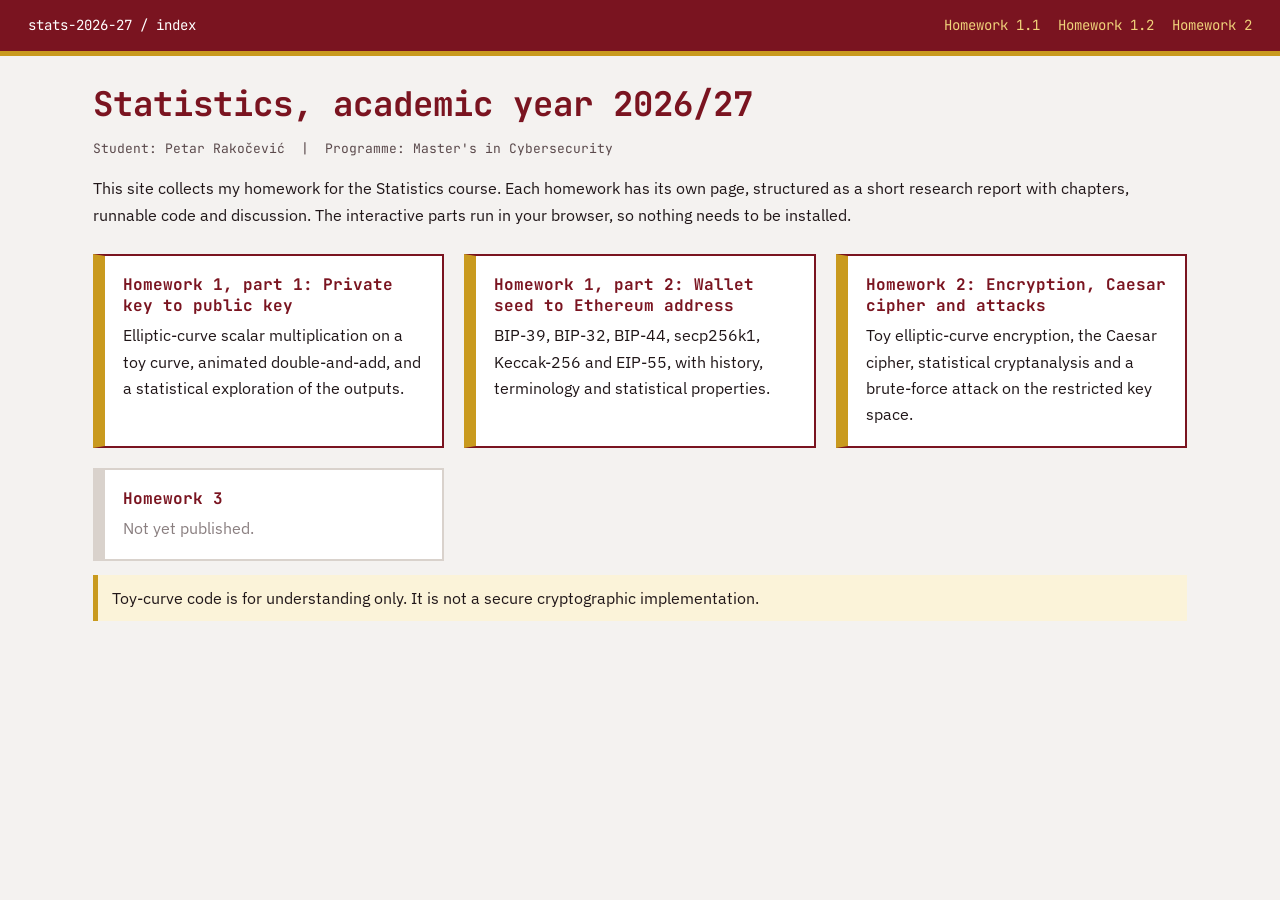
==== index.html @ 8e3ee5ca "Update homework links in index.html" ====
<!DOCTYPE html><html lang="en"><head><meta charset="utf-8"><meta name="viewport" content="width=device-width,initial-scale=1"><title>Statistics 2026/27 | Petar Rakočević</title>
<link rel="preconnect" href="https://fonts.googleapis.com"><link href="https://fonts.googleapis.com/css2?family=IBM+Plex+Sans:wght@400;600&family=JetBrains+Mono:wght@400;700&display=swap" rel="stylesheet"><link rel="stylesheet" href="style.css"></head><body>
<header class="top"><span>stats-2026-27 / index</span><span><a href="homework1-1.html">Homework 1.1</a><a href="homework1-2.html">Homework 1.2</a><a href="homework2.html">Homework 2</a></span></header>
<div class="wrap single"><main>
<h1>Statistics, academic year 2026/27</h1>
<p class="meta">Student: Petar Rakočević &nbsp;|&nbsp; Programme: Master's in Cybersecurity</p>
<p>This site collects my homework for the Statistics course. Each homework has its own page, structured as a short research report with chapters, runnable code and discussion. The interactive parts run in your browser, so nothing needs to be installed.</p>
<div class="cards">
<a class="card" href="homework1-1.html"><h3>Homework 1, part 1: Private key to public key</h3>Elliptic-curve scalar multiplication on a toy curve, animated double-and-add, and a statistical exploration of the outputs.</a>
<a class="card" href="homework1-2.html"><h3>Homework 1, part 2: Wallet seed to Ethereum address</h3>BIP-39, BIP-32, BIP-44, secp256k1, Keccak-256 and EIP-55, with history, terminology and statistical properties.</a>
<a class="card" href="homework2.html"><h3>Homework 2: Encryption, Caesar cipher and attacks</h3>Toy elliptic-curve encryption, the Caesar cipher, statistical cryptanalysis and a brute-force attack on the restricted key space.</a><div class="card soon"><h3>Homework 3</h3>Not yet published.</div></div>
<div class="note">Toy-curve code is for understanding only. It is not a secure cryptographic implementation.</div>
</main></div></body></html>
---- style.css ----
:root{--red:#7a1420;--red2:#a3202e;--gold:#c99a1e;--gold2:#f0d27a;--ink:#201618;--bg:#f4f2f0;--panel:#fff;--line:#d9d2cc;--mono:"JetBrains Mono","IBM Plex Mono",Consolas,monospace;--sans:"IBM Plex Sans","Segoe UI",Arial,sans-serif}
*{box-sizing:border-box;border-radius:0}
body{margin:0;background:var(--bg);color:var(--ink);font:16px/1.65 var(--sans)}
header.top{background:var(--red);color:#fff;border-bottom:5px solid var(--gold);padding:14px 28px;display:flex;justify-content:space-between;flex-wrap:wrap;gap:8px;font-family:var(--mono);font-size:14px}
header.top a{color:var(--gold2);text-decoration:none;margin-left:18px}
.wrap{max-width:1150px;margin:0 auto;padding:28px;display:grid;grid-template-columns:230px minmax(0,1fr);gap:36px}
.wrap.single{grid-template-columns:minmax(0,1fr)}
aside{position:sticky;top:16px;align-self:start;border-left:4px solid var(--gold);padding-left:14px;font-family:var(--mono);font-size:13px}
aside b{color:var(--red)}aside a{display:block;color:var(--ink);text-decoration:none;padding:5px 0;border-bottom:1px solid var(--line)}aside a:hover{color:var(--red2)}
h1{font:700 34px/1.2 var(--mono);color:var(--red);margin:0 0 6px}
h2{font:700 22px var(--mono);color:var(--red);border-bottom:2px solid var(--gold);padding-bottom:6px;margin:44px 0 14px}
h3{font:700 16px var(--mono);margin:22px 0 6px}
.meta{font-family:var(--mono);font-size:13px;color:#5b4a4c}
code,pre{font-family:var(--mono);font-size:13.5px}
pre{background:#2a1417;color:#f3e3c0;padding:14px;overflow-x:auto;border-left:5px solid var(--gold)}
code{background:#ece6df;padding:1px 5px}
.box{background:var(--panel);border:1px solid var(--line);border-top:3px solid var(--red);padding:16px;margin:14px 0}
.note{border-left:5px solid var(--gold);background:#fbf3d9;padding:10px 14px;margin:14px 0}
table{border-collapse:collapse;width:100%;background:var(--panel);font-size:14.5px;display:block;overflow-x:auto}
th{background:var(--red);color:#fff;text-align:left;font-family:var(--mono);font-size:13px}
th,td{border:1px solid var(--line);padding:7px 10px;vertical-align:top}
button,input,select{font:14px var(--mono);padding:7px 10px;border:2px solid var(--red);background:#fff;color:var(--ink)}
button{background:var(--red);color:#fff;cursor:pointer}button:hover{background:var(--red2)}
:focus-visible{outline:3px solid var(--gold);outline-offset:2px}
img{max-width:100%;border:1px solid var(--line);margin:6px 0;display:block}
canvas{max-width:100%;background:#fff;border:1px solid var(--line)}
.cards{display:grid;grid-template-columns:repeat(auto-fit,minmax(280px,1fr));gap:20px;margin-top:26px}
.card{display:block;background:var(--panel);border:2px solid var(--red);border-left:12px solid var(--gold);padding:18px;text-decoration:none;color:var(--ink)}
.card:hover{background:#fbf3d9}.card h3{color:var(--red);margin-top:0}
.card.soon{border-color:var(--line);border-left-color:var(--line);color:#8a7f80}
.pipe{display:grid;grid-template-columns:repeat(auto-fit,minmax(150px,1fr));gap:0;margin:18px 0}
.pipe div{background:var(--panel);border:1px solid var(--red);border-left:0;padding:10px;font-family:var(--mono);font-size:12.5px}
.pipe div:first-child{border-left:1px solid var(--red)}.pipe b{display:block;color:var(--red)}.pipe i{color:#7a6a6c;font-style:normal}
.tl{border-left:4px solid var(--gold);margin-left:8px}.tl div{padding:4px 0 10px 18px}.tl b{font-family:var(--mono);color:var(--red)}
.out{font-family:var(--mono);font-size:13px;background:#fff;border:1px solid var(--line);padding:10px;white-space:pre-wrap;word-break:break-all;margin-top:8px}
@media(max-width:820px){.wrap{grid-template-columns:minmax(0,1fr);padding:16px}aside{position:static}}
@media(prefers-reduced-motion:reduce){*{transition:none!important}}

main{min-width:0}
pre,table,.box,.out{max-width:100%}
.box{overflow-x:auto}
canvas{max-width:70%;height:auto}
textarea{max-width:70%}
html,body{overflow-x:hidden}
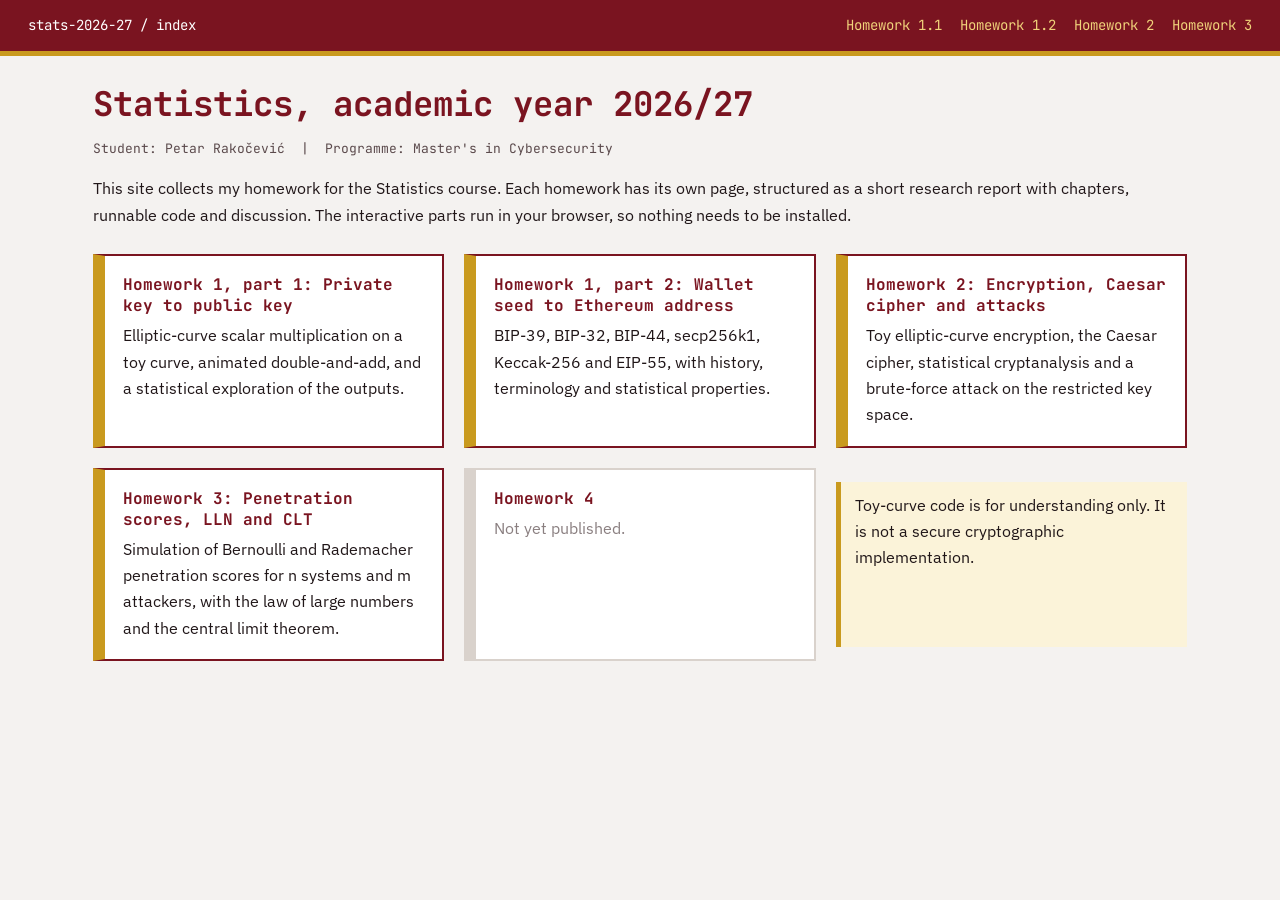
==== commit f14cd910: "Add Homework 3 and update Homework 2 link" ====
--- a/index.html
+++ b/index.html
@@ -1,13 +1,14 @@
 <!DOCTYPE html><html lang="en"><head><meta charset="utf-8"><meta name="viewport" content="width=device-width,initial-scale=1"><title>Statistics 2026/27 | Petar Rakočević</title>
 <link rel="preconnect" href="https://fonts.googleapis.com"><link href="https://fonts.googleapis.com/css2?family=IBM+Plex+Sans:wght@400;600&family=JetBrains+Mono:wght@400;700&display=swap" rel="stylesheet"><link rel="stylesheet" href="style.css"></head><body>
-<header class="top"><span>stats-2026-27 / index</span><span><a href="homework1-1.html">Homework 1.1</a><a href="homework1-2.html">Homework 1.2</a><a href="homework2.html">Homework 2</a></span></header>
+<header class="top"><span>stats-2026-27 / index</span><span><a href="homework1.html">Homework 1.1</a><a href="homework2.html">Homework 1.2</a><a href="hmwk2.html">Homework 2</a><a href="homework3.html">Homework 3</a></span></header>
 <div class="wrap single"><main>
 <h1>Statistics, academic year 2026/27</h1>
 <p class="meta">Student: Petar Rakočević &nbsp;|&nbsp; Programme: Master's in Cybersecurity</p>
 <p>This site collects my homework for the Statistics course. Each homework has its own page, structured as a short research report with chapters, runnable code and discussion. The interactive parts run in your browser, so nothing needs to be installed.</p>
 <div class="cards">
-<a class="card" href="homework1-1.html"><h3>Homework 1, part 1: Private key to public key</h3>Elliptic-curve scalar multiplication on a toy curve, animated double-and-add, and a statistical exploration of the outputs.</a>
-<a class="card" href="homework1-2.html"><h3>Homework 1, part 2: Wallet seed to Ethereum address</h3>BIP-39, BIP-32, BIP-44, secp256k1, Keccak-256 and EIP-55, with history, terminology and statistical properties.</a>
-<a class="card" href="homework2.html"><h3>Homework 2: Encryption, Caesar cipher and attacks</h3>Toy elliptic-curve encryption, the Caesar cipher, statistical cryptanalysis and a brute-force attack on the restricted key space.</a><div class="card soon"><h3>Homework 3</h3>Not yet published.</div></div>
+<a class="card" href="homework1.html"><h3>Homework 1, part 1: Private key to public key</h3>Elliptic-curve scalar multiplication on a toy curve, animated double-and-add, and a statistical exploration of the outputs.</a>
+<a class="card" href="homework2.html"><h3>Homework 1, part 2: Wallet seed to Ethereum address</h3>BIP-39, BIP-32, BIP-44, secp256k1, Keccak-256 and EIP-55, with history, terminology and statistical properties.</a>
+<a class="card" href="hmwk2.html"><h3>Homework 2: Encryption, Caesar cipher and attacks</h3>Toy elliptic-curve encryption, the Caesar cipher, statistical cryptanalysis and a brute-force attack on the restricted key space.</a>
+<a class="card" href="homework3.html"><h3>Homework 3: Penetration scores, LLN and CLT</h3>Simulation of Bernoulli and Rademacher penetration scores for n systems and m attackers, with the law of large numbers and the central limit theorem.</a><div class="card soon"><h3>Homework 4</h3>Not yet published.</div>  
 <div class="note">Toy-curve code is for understanding only. It is not a secure cryptographic implementation.</div>
 </main></div></body></html>
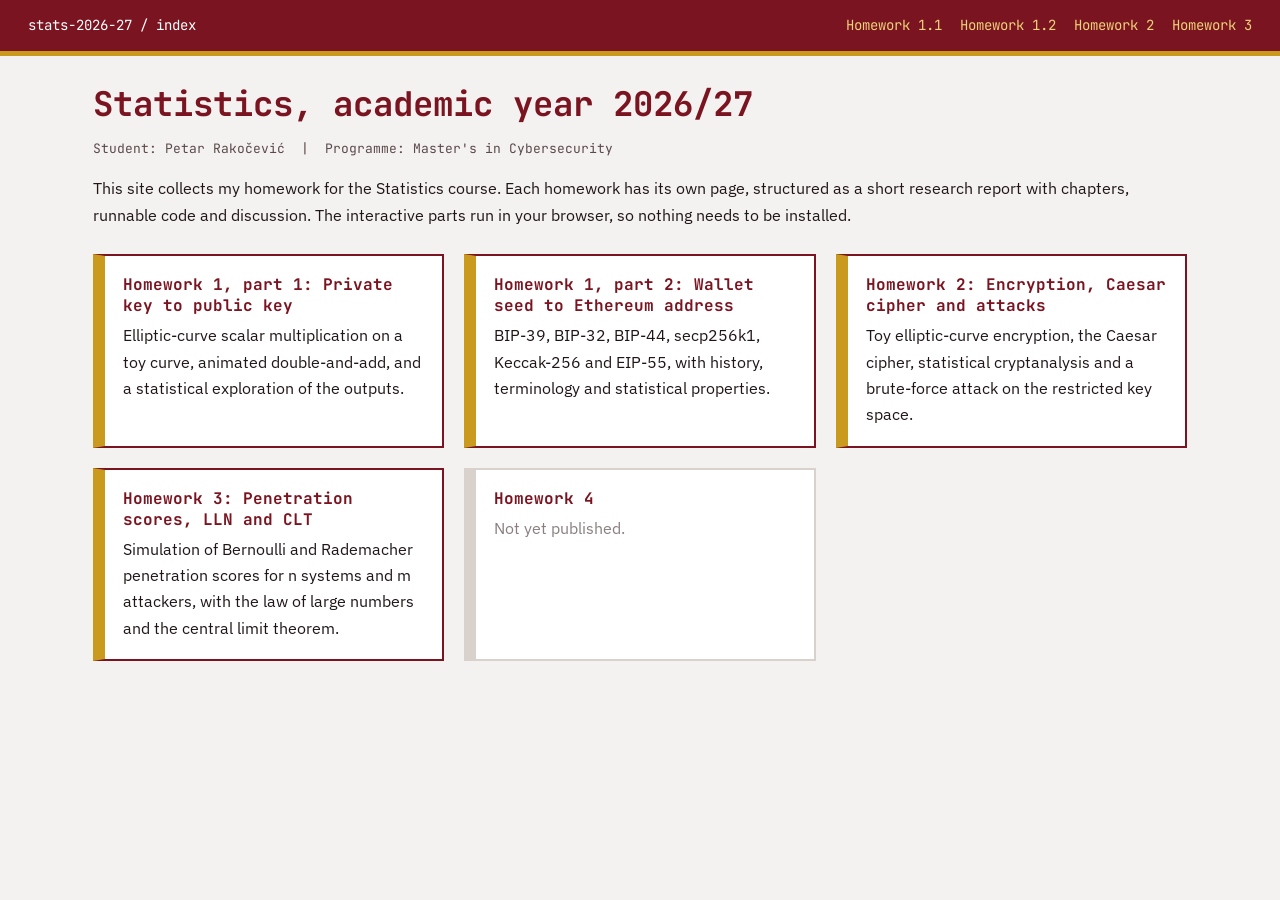
==== commit 8518414e: "Remove security note from index.html Removed note about toy-curve code not being secure." ====
--- a/index.html
+++ b/index.html
@@ -10,5 +10,4 @@
 <a class="card" href="homework2.html"><h3>Homework 1, part 2: Wallet seed to Ethereum address</h3>BIP-39, BIP-32, BIP-44, secp256k1, Keccak-256 and EIP-55, with history, terminology and statistical properties.</a>
 <a class="card" href="hmwk2.html"><h3>Homework 2: Encryption, Caesar cipher and attacks</h3>Toy elliptic-curve encryption, the Caesar cipher, statistical cryptanalysis and a brute-force attack on the restricted key space.</a>
 <a class="card" href="homework3.html"><h3>Homework 3: Penetration scores, LLN and CLT</h3>Simulation of Bernoulli and Rademacher penetration scores for n systems and m attackers, with the law of large numbers and the central limit theorem.</a><div class="card soon"><h3>Homework 4</h3>Not yet published.</div>  
-<div class="note">Toy-curve code is for understanding only. It is not a secure cryptographic implementation.</div>
 </main></div></body></html>
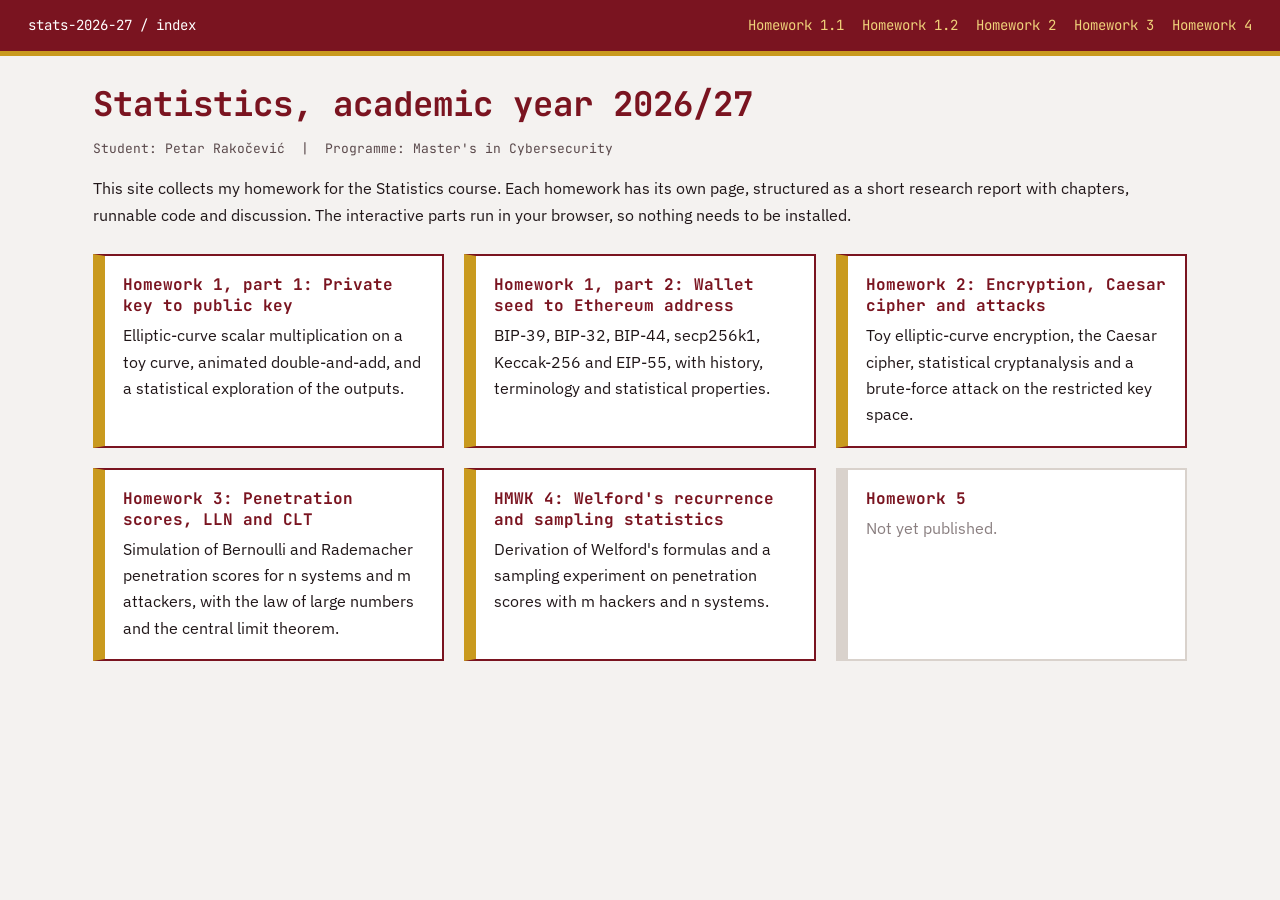
==== commit 3031d504: "Add Homework 4 and update Homework 3 links" ====
--- a/index.html
+++ b/index.html
@@ -1,6 +1,6 @@
 <!DOCTYPE html><html lang="en"><head><meta charset="utf-8"><meta name="viewport" content="width=device-width,initial-scale=1"><title>Statistics 2026/27 | Petar Rakočević</title>
 <link rel="preconnect" href="https://fonts.googleapis.com"><link href="https://fonts.googleapis.com/css2?family=IBM+Plex+Sans:wght@400;600&family=JetBrains+Mono:wght@400;700&display=swap" rel="stylesheet"><link rel="stylesheet" href="style.css"></head><body>
-<header class="top"><span>stats-2026-27 / index</span><span><a href="homework1.html">Homework 1.1</a><a href="homework2.html">Homework 1.2</a><a href="hmwk2.html">Homework 2</a><a href="homework3.html">Homework 3</a></span></header>
+<header class="top"><span>stats-2026-27 / index</span><span><a href="homework1.html">Homework 1.1</a><a href="homework2.html">Homework 1.2</a><a href="hmwk2.html">Homework 2</a><a href="homework3.html">Homework 3</a><a href="homework4.html">Homework 4</a></span></header>
 <div class="wrap single"><main>
 <h1>Statistics, academic year 2026/27</h1>
 <p class="meta">Student: Petar Rakočević &nbsp;|&nbsp; Programme: Master's in Cybersecurity</p>
@@ -9,5 +9,6 @@
 <a class="card" href="homework1.html"><h3>Homework 1, part 1: Private key to public key</h3>Elliptic-curve scalar multiplication on a toy curve, animated double-and-add, and a statistical exploration of the outputs.</a>
 <a class="card" href="homework2.html"><h3>Homework 1, part 2: Wallet seed to Ethereum address</h3>BIP-39, BIP-32, BIP-44, secp256k1, Keccak-256 and EIP-55, with history, terminology and statistical properties.</a>
 <a class="card" href="hmwk2.html"><h3>Homework 2: Encryption, Caesar cipher and attacks</h3>Toy elliptic-curve encryption, the Caesar cipher, statistical cryptanalysis and a brute-force attack on the restricted key space.</a>
-<a class="card" href="homework3.html"><h3>Homework 3: Penetration scores, LLN and CLT</h3>Simulation of Bernoulli and Rademacher penetration scores for n systems and m attackers, with the law of large numbers and the central limit theorem.</a><div class="card soon"><h3>Homework 4</h3>Not yet published.</div>  
+<a class="card" href="homework3.html"><h3>Homework 3: Penetration scores, LLN and CLT</h3>Simulation of Bernoulli and Rademacher penetration scores for n systems and m attackers, with the law of large numbers and the central limit theorem.</a>
+<a class="card" href="homework4.html"><h3>HMWK 4: Welford's recurrence and sampling statistics</h3>Derivation of Welford's formulas and a sampling experiment on penetration scores with m hackers and n systems.</a><div class="card soon"><h3>Homework 5</h3>Not yet published.</div>  
 </main></div></body></html>
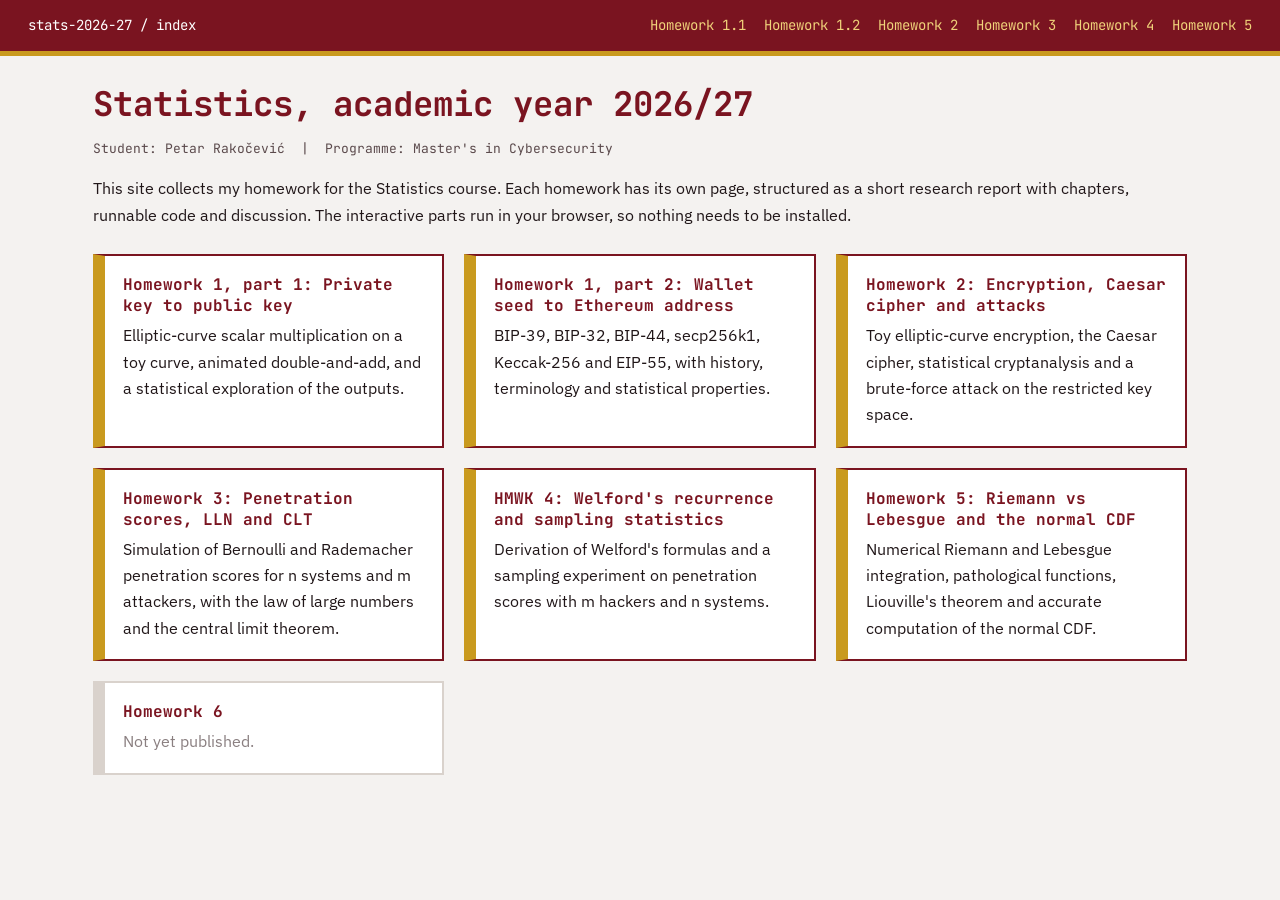
==== commit 524a1edf: "Add Homework 5 and update Homework 4 details" ====
--- a/index.html
+++ b/index.html
@@ -1,6 +1,6 @@
 <!DOCTYPE html><html lang="en"><head><meta charset="utf-8"><meta name="viewport" content="width=device-width,initial-scale=1"><title>Statistics 2026/27 | Petar Rakočević</title>
 <link rel="preconnect" href="https://fonts.googleapis.com"><link href="https://fonts.googleapis.com/css2?family=IBM+Plex+Sans:wght@400;600&family=JetBrains+Mono:wght@400;700&display=swap" rel="stylesheet"><link rel="stylesheet" href="style.css"></head><body>
-<header class="top"><span>stats-2026-27 / index</span><span><a href="homework1.html">Homework 1.1</a><a href="homework2.html">Homework 1.2</a><a href="hmwk2.html">Homework 2</a><a href="homework3.html">Homework 3</a><a href="homework4.html">Homework 4</a></span></header>
+<header class="top"><span>stats-2026-27 / index</span><span><a href="homework1.html">Homework 1.1</a><a href="homework2.html">Homework 1.2</a><a href="hmwk2.html">Homework 2</a><a href="homework3.html">Homework 3</a><a href="homework4.html">Homework 4</a><a href="homework5.html">Homework 5</a></span></header>
 <div class="wrap single"><main>
 <h1>Statistics, academic year 2026/27</h1>
 <p class="meta">Student: Petar Rakočević &nbsp;|&nbsp; Programme: Master's in Cybersecurity</p>
@@ -10,5 +10,6 @@
 <a class="card" href="homework2.html"><h3>Homework 1, part 2: Wallet seed to Ethereum address</h3>BIP-39, BIP-32, BIP-44, secp256k1, Keccak-256 and EIP-55, with history, terminology and statistical properties.</a>
 <a class="card" href="hmwk2.html"><h3>Homework 2: Encryption, Caesar cipher and attacks</h3>Toy elliptic-curve encryption, the Caesar cipher, statistical cryptanalysis and a brute-force attack on the restricted key space.</a>
 <a class="card" href="homework3.html"><h3>Homework 3: Penetration scores, LLN and CLT</h3>Simulation of Bernoulli and Rademacher penetration scores for n systems and m attackers, with the law of large numbers and the central limit theorem.</a>
-<a class="card" href="homework4.html"><h3>HMWK 4: Welford's recurrence and sampling statistics</h3>Derivation of Welford's formulas and a sampling experiment on penetration scores with m hackers and n systems.</a><div class="card soon"><h3>Homework 5</h3>Not yet published.</div>  
+<a class="card" href="homework4.html"><h3>HMWK 4: Welford's recurrence and sampling statistics</h3>Derivation of Welford's formulas and a sampling experiment on penetration scores with m hackers and n systems.</a>
+<a class="card" href="homework5.html"><h3>Homework 5: Riemann vs Lebesgue and the normal CDF</h3>Numerical Riemann and Lebesgue integration, pathological functions, Liouville's theorem and accurate computation of the normal CDF.</a><div class="card soon"><h3>Homework 6</h3>Not yet published.</div>
 </main></div></body></html>
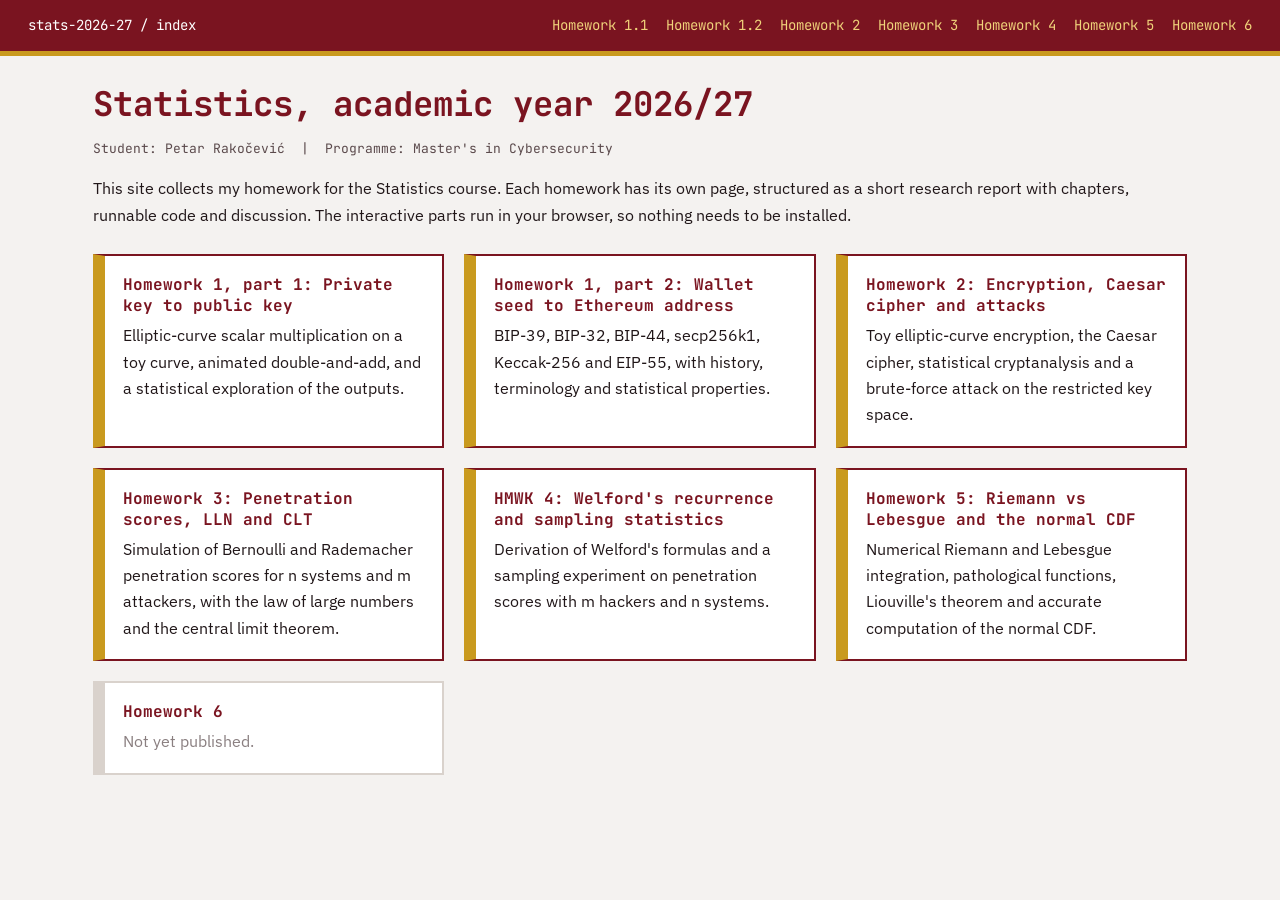
==== commit e4e5dc4d: "Add Homework 6 link to the header" ====
--- a/index.html
+++ b/index.html
@@ -1,6 +1,6 @@
 <!DOCTYPE html><html lang="en"><head><meta charset="utf-8"><meta name="viewport" content="width=device-width,initial-scale=1"><title>Statistics 2026/27 | Petar Rakočević</title>
 <link rel="preconnect" href="https://fonts.googleapis.com"><link href="https://fonts.googleapis.com/css2?family=IBM+Plex+Sans:wght@400;600&family=JetBrains+Mono:wght@400;700&display=swap" rel="stylesheet"><link rel="stylesheet" href="style.css"></head><body>
-<header class="top"><span>stats-2026-27 / index</span><span><a href="homework1.html">Homework 1.1</a><a href="homework2.html">Homework 1.2</a><a href="hmwk2.html">Homework 2</a><a href="homework3.html">Homework 3</a><a href="homework4.html">Homework 4</a><a href="homework5.html">Homework 5</a></span></header>
+<header class="top"><span>stats-2026-27 / index</span><span><a href="homework1.html">Homework 1.1</a><a href="homework2.html">Homework 1.2</a><a href="hmwk2.html">Homework 2</a><a href="homework3.html">Homework 3</a><a href="homework4.html">Homework 4</a><a href="homework5.html">Homework 5</a><a href="homework6.html">Homework 6</a></span></header>
 <div class="wrap single"><main>
 <h1>Statistics, academic year 2026/27</h1>
 <p class="meta">Student: Petar Rakočević &nbsp;|&nbsp; Programme: Master's in Cybersecurity</p>
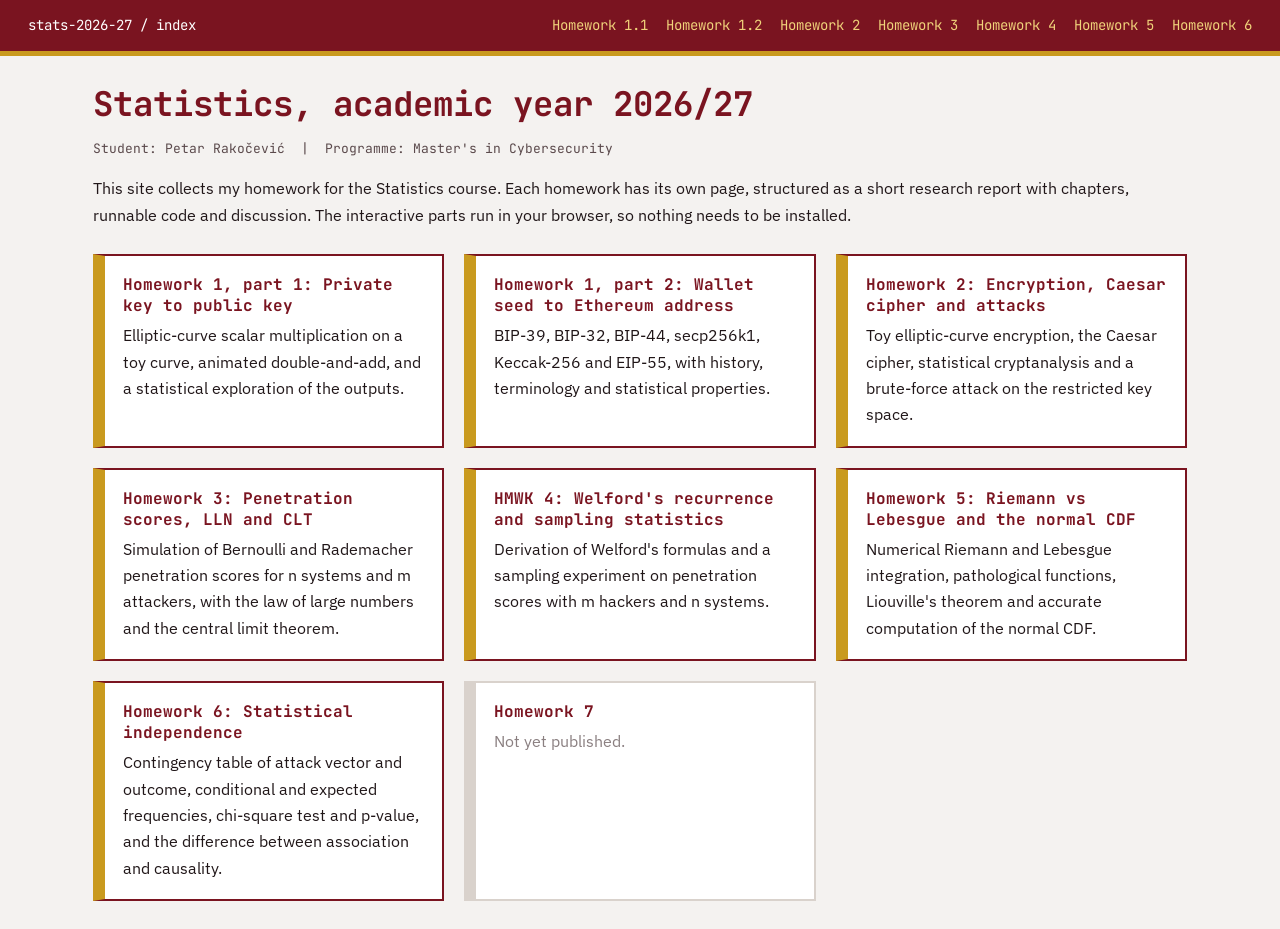
==== commit bf115ec3: "Add Homework 5 and Homework 6 links to index.html" ====
--- a/index.html
+++ b/index.html
@@ -11,5 +11,6 @@
 <a class="card" href="hmwk2.html"><h3>Homework 2: Encryption, Caesar cipher and attacks</h3>Toy elliptic-curve encryption, the Caesar cipher, statistical cryptanalysis and a brute-force attack on the restricted key space.</a>
 <a class="card" href="homework3.html"><h3>Homework 3: Penetration scores, LLN and CLT</h3>Simulation of Bernoulli and Rademacher penetration scores for n systems and m attackers, with the law of large numbers and the central limit theorem.</a>
 <a class="card" href="homework4.html"><h3>HMWK 4: Welford's recurrence and sampling statistics</h3>Derivation of Welford's formulas and a sampling experiment on penetration scores with m hackers and n systems.</a>
-<a class="card" href="homework5.html"><h3>Homework 5: Riemann vs Lebesgue and the normal CDF</h3>Numerical Riemann and Lebesgue integration, pathological functions, Liouville's theorem and accurate computation of the normal CDF.</a><div class="card soon"><h3>Homework 6</h3>Not yet published.</div>
+<a class="card" href="homework5.html"><h3>Homework 5: Riemann vs Lebesgue and the normal CDF</h3>Numerical Riemann and Lebesgue integration, pathological functions, Liouville's theorem and accurate computation of the normal CDF.</a>
+<a class="card" href="homework6.html"><h3>Homework 6: Statistical independence</h3>Contingency table of attack vector and outcome, conditional and expected frequencies, chi-square test and p-value, and the difference between association and causality.</a><div class="card soon"><h3>Homework 7</h3>Not yet published.</div>
 </main></div></body></html>
